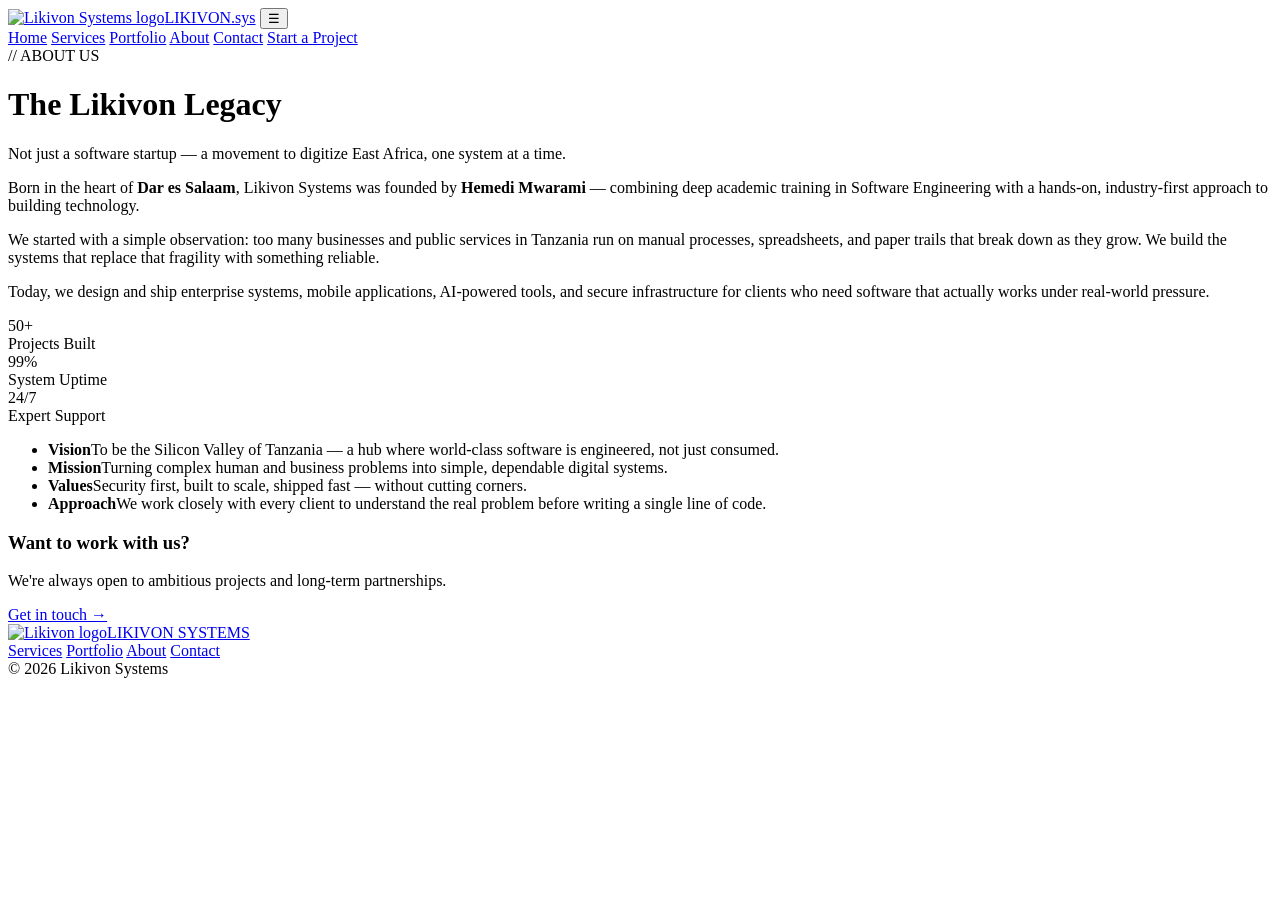
==== about.html @ 09e5ab4e "new web" ====
<!DOCTYPE html>
<html lang="sw">
<head>
<meta charset="UTF-8">
<meta name="viewport" content="width=device-width, initial-scale=1.0">
<title>About | Likivon Systems</title>
<meta name="description" content="Likivon Systems is a software engineering company founded in Dar es Salaam, Tanzania, building secure digital infrastructure for East Africa.">
<link rel="icon" href="assets/logo.png">
<link rel="preconnect" href="https://fonts.googleapis.com">
<link rel="preconnect" href="https://fonts.gstatic.com" crossorigin>
<link href="https://fonts.googleapis.com/css2?family=JetBrains+Mono:wght@400;500;700;800&family=Inter:wght@400;500;600;700&display=swap" rel="stylesheet">
<link rel="stylesheet" href="assets/style.css">
</head>
<body>

<header>
  <nav>
    <a href="index.html" class="logo"><img src="assets/logo.png" alt="Likivon Systems logo">LIKIVON<span style="color:var(--muted); font-weight:500;">.sys</span></a>
    <button class="burger" id="burger" aria-label="Fungua menu">☰</button>
    <div class="navlinks" id="navlinks">
      <a href="index.html" data-page="index.html">Home</a>
      <a href="services.html" data-page="services.html">Services</a>
      <a href="portfolio.html" data-page="portfolio.html">Portfolio</a>
      <a href="about.html" data-page="about.html">About</a>
      <a href="contact.html" data-page="contact.html">Contact</a>
      <a href="contact.html" class="cta">Start a Project</a>
    </div>
  </nav>
</header>

<div class="page-hero">
  <div class="wrap" data-reveal>
    <div class="eyebrow"><span class="pulse"></span>// ABOUT US</div>
    <h1>The <span class="accent">Likivon</span> Legacy</h1>
    <p class="lede">Not just a software startup — a movement to digitize East Africa, one system at a time.</p>
  </div>
</div>

<main class="wrap">
  <section>
    <div class="about-grid">
      <div data-reveal="1">
        <p>Born in the heart of <strong>Dar es Salaam</strong>, Likivon Systems was founded by <strong>Hemedi Mwarami</strong> — combining deep academic training in Software Engineering with a hands-on, industry-first approach to building technology.</p>
        <p>We started with a simple observation: too many businesses and public services in Tanzania run on manual processes, spreadsheets, and paper trails that break down as they grow. We build the systems that replace that fragility with something reliable.</p>
        <p>Today, we design and ship enterprise systems, mobile applications, AI-powered tools, and secure infrastructure for clients who need software that actually works under real-world pressure.</p>
        <div class="stats-row">
          <div class="stat"><div class="num">50+</div><div class="label">Projects Built</div></div>
          <div class="stat"><div class="num">99%</div><div class="label">System Uptime</div></div>
          <div class="stat"><div class="num">24/7</div><div class="label">Expert Support</div></div>
        </div>
      </div>
      <ul class="values" data-reveal="2">
        <li><b>Vision</b><span>To be the Silicon Valley of Tanzania — a hub where world-class software is engineered, not just consumed.</span></li>
        <li><b>Mission</b><span>Turning complex human and business problems into simple, dependable digital systems.</span></li>
        <li><b>Values</b><span>Security first, built to scale, shipped fast — without cutting corners.</span></li>
        <li><b>Approach</b><span>We work closely with every client to understand the real problem before writing a single line of code.</span></li>
      </ul>
    </div>
  </section>

  <section>
    <div class="cta-banner" data-reveal>
      <div>
        <h3>Want to work with us?</h3>
        <p>We're always open to ambitious projects and long-term partnerships.</p>
      </div>
      <a href="contact.html" class="btn btn-primary">Get in touch →</a>
    </div>
  </section>
</main>

<footer>
  <div class="wrap foot-grid">
    <a href="index.html" class="brand"><img src="assets/logo.png" alt="Likivon logo">LIKIVON SYSTEMS</a>
    <div class="foot-links">
      <a href="services.html">Services</a>
      <a href="portfolio.html">Portfolio</a>
      <a href="about.html">About</a>
      <a href="contact.html">Contact</a>
    </div>
    <div class="copy">© 2026 Likivon Systems</div>
  </div>
</footer>

<script src="assets/main.js"></script>
</body>
</html>
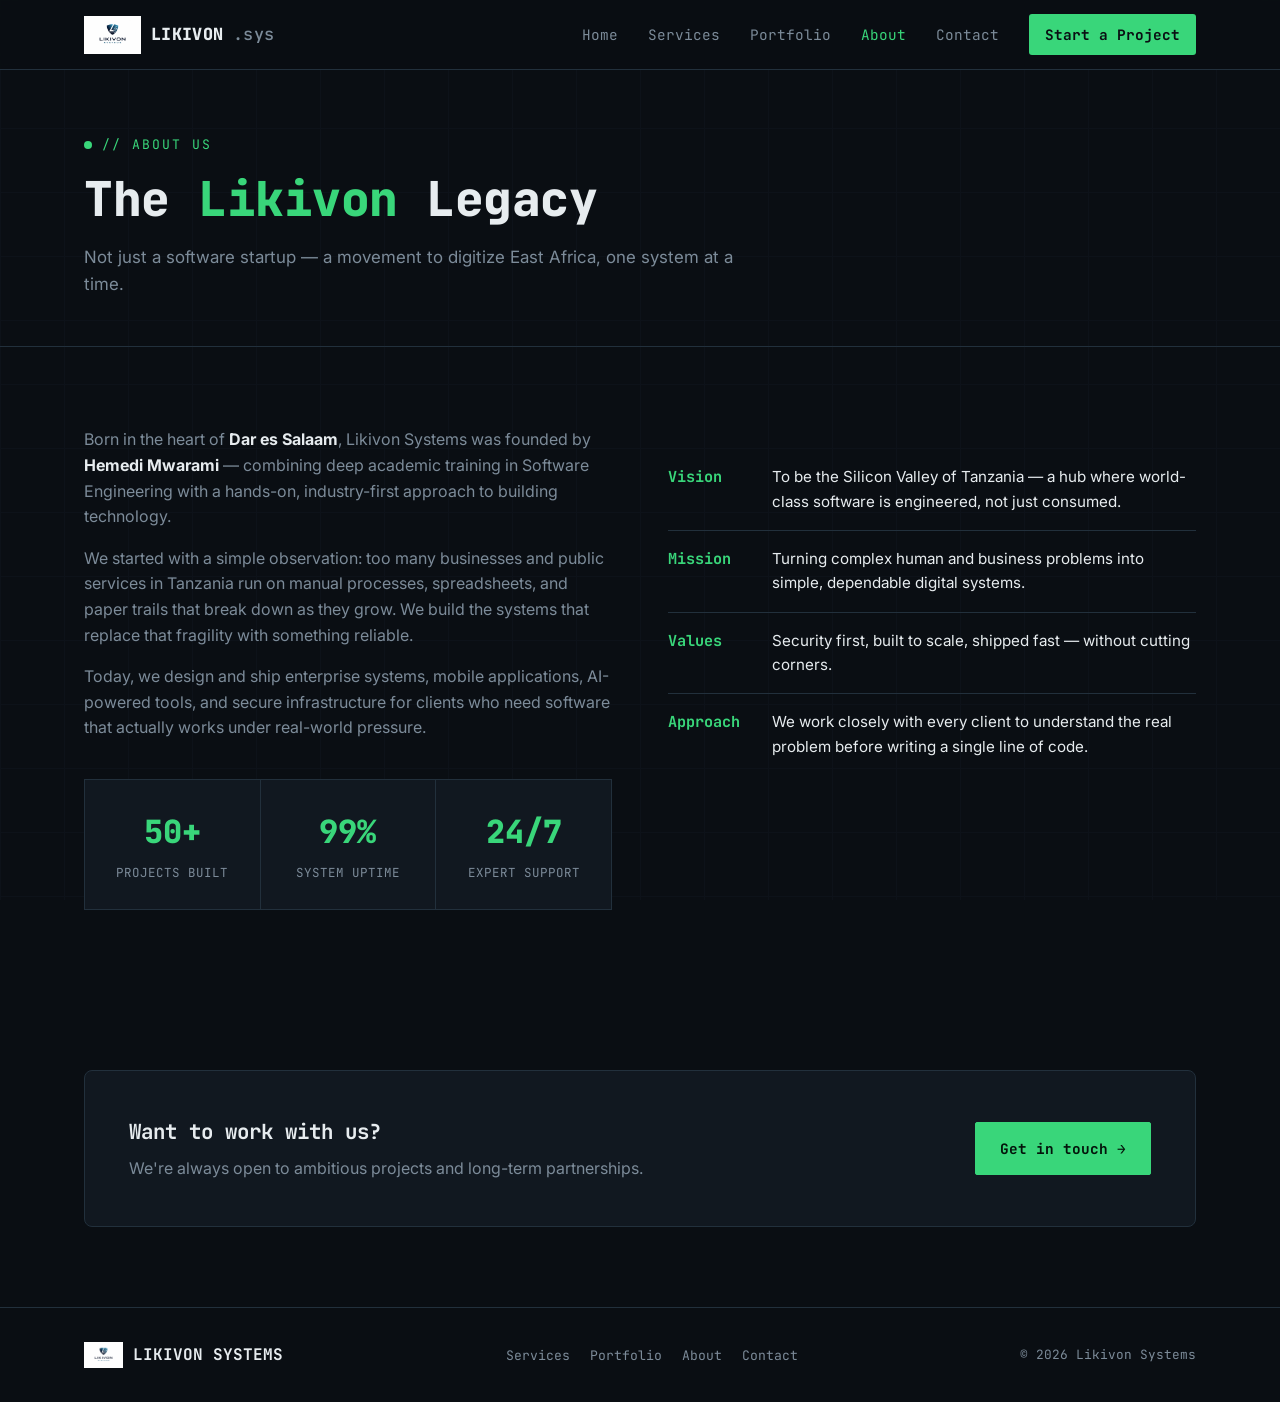
==== commit f5b25d72: "SEO" ====
--- a/about.html
+++ b/about.html
@@ -5,6 +5,13 @@
 <meta name="viewport" content="width=device-width, initial-scale=1.0">
 <title>About | Likivon Systems</title>
 <meta name="description" content="Likivon Systems is a software engineering company founded in Dar es Salaam, Tanzania, building secure digital infrastructure for East Africa.">
+<meta name="keywords" content="Likivon Systems about, Hemedi Mwarami, software company Dar es Salaam, Tanzania tech startup">
+<link rel="canonical" href="https://likivonsystems.github.io/about.html">
+<meta property="og:type" content="website">
+<meta property="og:title" content="About | Likivon Systems">
+<meta property="og:description" content="Likivon Systems is a software engineering company founded in Dar es Salaam, Tanzania.">
+<meta property="og:url" content="https://likivonsystems.github.io/about.html">
+<meta property="og:image" content="https://likivonsystems.github.io/assets/logo.png">
 <link rel="icon" href="assets/logo.png">
 <link rel="preconnect" href="https://fonts.googleapis.com">
 <link rel="preconnect" href="https://fonts.gstatic.com" crossorigin>
--- a/assets/style.css
+++ b/assets/style.css
@@ -0,0 +1,259 @@
+:root{
+  --ink:#0A0E13;
+  --panel:#111820;
+  --panel-2:#161f29;
+  --line:#22303c;
+  --signal:#39D67A;
+  --signal-dim:#1f6b42;
+  --amber:#F0A63A;
+  --text:#E7ECEF;
+  --muted:#7C8B99;
+  --mono: 'JetBrains Mono', monospace;
+  --sans: 'Inter', sans-serif;
+}
+*{box-sizing:border-box; margin:0; padding:0;}
+html{scroll-behavior:smooth;}
+body{
+  background:var(--ink);
+  color:var(--text);
+  font-family:var(--sans);
+  line-height:1.6;
+  overflow-x:hidden;
+}
+a{color:inherit; text-decoration:none;}
+img{max-width:100%; display:block;}
+
+body::before{
+  content:"";
+  position:fixed; inset:0;
+  background-image:
+    linear-gradient(var(--line) 1px, transparent 1px),
+    linear-gradient(90deg, var(--line) 1px, transparent 1px);
+  background-size:64px 64px;
+  opacity:0.15;
+  pointer-events:none;
+  z-index:0;
+}
+
+.wrap{max-width:1160px; margin:0 auto; padding:0 24px; position:relative; z-index:1;}
+
+/* NAV */
+header{
+  position:sticky; top:0; z-index:50;
+  background:rgba(10,14,19,0.88);
+  backdrop-filter:blur(10px);
+  border-bottom:1px solid var(--line);
+}
+nav{
+  display:flex; align-items:center; justify-content:space-between;
+  padding:14px 24px; max-width:1160px; margin:0 auto;
+}
+.logo{
+  display:flex; align-items:center; gap:10px;
+  font-family:var(--mono); font-weight:800; font-size:1.05rem;
+  letter-spacing:0.3px; color:var(--text);
+}
+.logo img{height:38px; width:auto;}
+.navlinks{display:flex; align-items:center; gap:30px; font-size:0.9rem; font-family:var(--mono);}
+.navlinks a{color:var(--muted); transition:color .2s; padding:4px 0;}
+.navlinks a:hover, .navlinks a.active{color:var(--signal);}
+.navlinks a.ext{color:var(--amber);}
+.navlinks a.cta{
+  color:var(--ink); background:var(--signal); padding:9px 16px; border-radius:3px; font-weight:700;
+}
+.navlinks a.cta:hover{background:#4FE68C; color:var(--ink);}
+.burger{display:none; background:none; border:none; color:var(--text); font-size:1.5rem; cursor:pointer;}
+
+@media (max-width: 820px){
+  .navlinks{
+    position:fixed; top:66px; left:0; right:0;
+    background:var(--panel); border-bottom:1px solid var(--line);
+    flex-direction:column; align-items:flex-start; padding:20px 24px; gap:16px;
+    transform:translateY(-150%); transition:transform .3s ease;
+  }
+  .navlinks.open{transform:translateY(0);}
+  .navlinks a.cta{align-self:flex-start;}
+  .burger{display:block;}
+}
+
+.hero-grid-inline{}
+@media (max-width:900px){
+  .hero-grid-inline{grid-template-columns:1fr !important;}
+}
+
+/* PAGE HERO (inner pages) */
+.page-hero{
+  padding:64px 0 48px; border-bottom:1px solid var(--line);
+}
+.eyebrow{
+  font-family:var(--mono); color:var(--signal); font-size:0.82rem;
+  letter-spacing:2px; text-transform:uppercase; margin-bottom:16px;
+  display:flex; align-items:center; gap:10px;
+}
+.eyebrow .pulse{
+  width:8px; height:8px; border-radius:50%; background:var(--signal);
+  animation:pulse 2s infinite;
+}
+@keyframes pulse{
+  0%{box-shadow:0 0 0 0 rgba(57,214,122,0.6);}
+  70%{box-shadow:0 0 0 10px rgba(57,214,122,0);}
+  100%{box-shadow:0 0 0 0 rgba(57,214,122,0);}
+}
+h1{
+  font-family:var(--mono); font-weight:800; font-size:clamp(2rem, 4.5vw, 3rem);
+  line-height:1.15; letter-spacing:-0.5px;
+}
+h1 .accent{color:var(--signal);}
+.lede{margin-top:18px; color:var(--muted); font-size:1.06rem; max-width:60ch;}
+
+/* buttons */
+.cta-row{margin-top:30px; display:flex; gap:16px; flex-wrap:wrap;}
+.btn{
+  font-family:var(--mono); font-size:0.9rem; padding:14px 24px;
+  border-radius:2px; border:1px solid var(--line); transition:all .2s;
+  display:inline-flex; align-items:center; gap:8px;
+}
+.btn-primary{background:var(--signal); color:#04140B; border-color:var(--signal); font-weight:700;}
+.btn-primary:hover{background:#4FE68C;}
+.btn-ghost{color:var(--text);}
+.btn-ghost:hover{border-color:var(--signal); color:var(--signal);}
+
+/* generic sections */
+section{padding:80px 0;}
+.section-head{margin-bottom:44px; max-width:640px;}
+.section-tag{font-family:var(--mono); color:var(--amber); font-size:0.8rem; letter-spacing:2px; text-transform:uppercase; margin-bottom:12px;}
+h2{font-family:var(--mono); font-size:clamp(1.5rem,3vw,2.1rem); font-weight:700; letter-spacing:-0.3px;}
+.section-sub{color:var(--muted); margin-top:12px; font-size:1rem;}
+
+/* services */
+.services-grid{display:grid; grid-template-columns:repeat(4,1fr); gap:1px; background:var(--line); border:1px solid var(--line);}
+@media (max-width:900px){.services-grid{grid-template-columns:repeat(2,1fr);}}
+@media (max-width:560px){.services-grid{grid-template-columns:1fr;}}
+.service{background:var(--panel); padding:30px 24px; transition:background .25s;}
+.service:hover{background:var(--panel-2);}
+.service-icon{width:32px; height:32px; margin-bottom:18px; color:var(--signal);}
+.service h3{font-family:var(--mono); font-size:1rem; margin-bottom:9px; font-weight:600;}
+.service p{color:var(--muted); font-size:0.9rem;}
+.service .stack{margin-top:13px; font-family:var(--mono); font-size:0.7rem; color:var(--signal); background:rgba(57,214,122,0.08); display:inline-block; padding:4px 8px; border-radius:3px;}
+
+/* detailed service block (services.html) */
+.svc-detail{
+  display:grid; grid-template-columns:auto 1fr; gap:26px; padding:34px 0;
+  border-bottom:1px solid var(--line);
+}
+.svc-detail:last-child{border-bottom:none;}
+.svc-num{font-family:var(--mono); color:var(--signal-dim); font-size:2.2rem; font-weight:800;}
+.svc-detail h3{font-family:var(--mono); font-size:1.2rem; margin-bottom:10px;}
+.svc-detail p{color:var(--muted); max-width:70ch;}
+.svc-detail .stack{margin-top:14px; display:flex; gap:8px; flex-wrap:wrap;}
+.svc-detail .stack span{font-family:var(--mono); font-size:0.72rem; color:var(--amber); border:1px solid var(--line); padding:4px 9px; border-radius:3px;}
+
+/* portfolio */
+.proj-grid{display:grid; grid-template-columns:repeat(3,1fr); gap:24px;}
+@media (max-width:900px){.proj-grid{grid-template-columns:1fr;}}
+.proj-card{border:1px solid var(--line); border-radius:8px; overflow:hidden; background:var(--panel); transition:transform .25s, border-color .25s;}
+.proj-card:hover{transform:translateY(-4px); border-color:var(--signal-dim);}
+.proj-window{background:var(--panel-2); padding:20px; font-family:var(--mono); font-size:0.78rem; border-bottom:1px solid var(--line); min-height:130px; position:relative;}
+.proj-window .tag-status{position:absolute; top:16px; right:16px; font-size:0.65rem; padding:3px 8px; border:1px solid var(--signal-dim); color:var(--signal); border-radius:3px;}
+.proj-window .row{color:var(--muted); margin-bottom:6px;}
+.proj-window .row b{color:var(--text); font-weight:500;}
+.proj-body{padding:22px;}
+.proj-body h3{font-family:var(--mono); font-size:1.05rem; margin-bottom:8px;}
+.proj-body p{color:var(--muted); font-size:0.9rem;}
+.proj-tags{display:flex; gap:8px; margin-top:14px; flex-wrap:wrap;}
+.proj-tags span{font-family:var(--mono); font-size:0.7rem; color:var(--amber); border:1px solid var(--line); padding:3px 8px; border-radius:3px;}
+
+/* about */
+.about-grid{display:grid; grid-template-columns:1fr 1fr; gap:56px; align-items:start;}
+@media (max-width:900px){.about-grid{grid-template-columns:1fr; gap:34px;}}
+.about-grid p{color:var(--muted); margin-bottom:16px;}
+.about-grid strong{color:var(--text);}
+.values{list-style:none; margin-top:22px;}
+.values li{display:flex; gap:14px; padding:16px 0; border-bottom:1px solid var(--line); font-size:0.95rem;}
+.values li:last-child{border-bottom:none;}
+.values b{font-family:var(--mono); color:var(--signal); min-width:90px;}
+
+.stats-row{display:grid; grid-template-columns:repeat(3,1fr); gap:1px; background:var(--line); border:1px solid var(--line); margin-top:38px;}
+.stat{background:var(--panel); padding:26px; text-align:center;}
+.stat .num{font-family:var(--mono); font-size:2rem; font-weight:800; color:var(--signal);}
+.stat .label{color:var(--muted); font-size:0.78rem; margin-top:6px; font-family:var(--mono); letter-spacing:1px; text-transform:uppercase;}
+
+/* contact */
+.contact-grid{display:grid; grid-template-columns:1fr 1fr; gap:40px;}
+@media (max-width:820px){.contact-grid{grid-template-columns:1fr;}}
+.contact-card{border:1px solid var(--line); border-radius:8px; padding:32px; background:var(--panel);}
+.contact-card h3{font-family:var(--mono); font-size:1rem; margin-bottom:18px; color:var(--signal);}
+.contact-row{display:flex; align-items:center; gap:14px; padding:14px 0; border-bottom:1px solid var(--line); font-size:0.95rem;}
+.contact-row:last-child{border-bottom:none;}
+.contact-row svg{width:20px; height:20px; color:var(--signal); flex-shrink:0;}
+.contact-row a:hover{color:var(--signal);}
+
+.form-group{margin-bottom:18px;}
+.form-group label{display:block; font-family:var(--mono); font-size:0.8rem; color:var(--muted); margin-bottom:8px;}
+.form-group input, .form-group textarea{
+  width:100%; background:var(--panel-2); border:1px solid var(--line); border-radius:4px;
+  padding:12px 14px; color:var(--text); font-family:var(--sans); font-size:0.95rem;
+}
+.form-group input:focus, .form-group textarea:focus{outline:none; border-color:var(--signal);}
+.form-group textarea{resize:vertical; min-height:110px;}
+
+.contact-box{
+  border:1px solid var(--line); border-radius:8px; padding:44px;
+  background:linear-gradient(180deg, var(--panel), var(--panel-2));
+  text-align:center;
+}
+.contact-box h2{margin-bottom:12px;}
+.contact-box p{color:var(--muted); max-width:50ch; margin:0 auto 26px;}
+.contact-links{display:flex; gap:18px; justify-content:center; flex-wrap:wrap;}
+.contact-links a{
+  font-family:var(--mono); font-size:0.86rem; color:var(--text); border:1px solid var(--line);
+  padding:12px 20px; border-radius:4px; transition:all .2s;
+}
+.contact-links a:hover{border-color:var(--signal); color:var(--signal);}
+
+/* terminal (home) */
+.terminal{background:var(--panel); border:1px solid var(--line); border-radius:8px; overflow:hidden; box-shadow:0 30px 60px -20px rgba(0,0,0,0.6);}
+.terminal-bar{display:flex; align-items:center; gap:8px; padding:12px 16px; background:var(--panel-2); border-bottom:1px solid var(--line);}
+.terminal-bar span{width:11px; height:11px; border-radius:50%; display:inline-block;}
+.terminal-bar span:nth-child(1){background:#ff5f56;}
+.terminal-bar span:nth-child(2){background:#ffbd2e;}
+.terminal-bar span:nth-child(3){background:#27c93f;}
+.terminal-title{margin-left:8px; font-family:var(--mono); font-size:0.78rem; color:var(--muted);}
+.terminal-body{padding:22px 20px; font-family:var(--mono); font-size:0.86rem; min-height:230px; color:var(--signal);}
+.terminal-body .line{margin-bottom:9px; color:var(--muted);}
+.terminal-body .line .ok{color:var(--signal);}
+.terminal-body .line .path{color:var(--amber);}
+.cursor{display:inline-block; width:8px; height:16px; background:var(--signal); vertical-align:middle; animation:blink 1s step-end infinite;}
+@keyframes blink{50%{opacity:0;}}
+
+/* CTA banner (bottom of inner pages) */
+.cta-banner{
+  border:1px solid var(--line); border-radius:8px; padding:44px;
+  display:flex; justify-content:space-between; align-items:center; flex-wrap:wrap; gap:20px;
+  background:var(--panel);
+}
+.cta-banner h3{font-family:var(--mono); font-size:1.3rem;}
+.cta-banner p{color:var(--muted); margin-top:8px;}
+
+footer{border-top:1px solid var(--line); padding:34px 0; margin-top:0;}
+.foot-grid{display:flex; justify-content:space-between; align-items:center; flex-wrap:wrap; gap:16px;}
+.foot-grid .brand{font-family:var(--mono); font-weight:700; display:flex; align-items:center; gap:10px;}
+.foot-grid .brand img{height:26px;}
+.foot-grid .loc{color:var(--muted); font-size:0.85rem;}
+.foot-grid .copy{color:var(--muted); font-size:0.8rem; font-family:var(--mono);}
+.foot-links{display:flex; gap:20px; font-family:var(--mono); font-size:0.82rem;}
+.foot-links a{color:var(--muted);}
+.foot-links a:hover{color:var(--signal);}
+
+[data-reveal]{opacity:0; transform:translateY(24px); transition:opacity .7s ease, transform .7s ease;}
+[data-reveal].revealed{opacity:1; transform:translateY(0);}
+[data-reveal="1"]{transition-delay:.05s;}
+[data-reveal="2"]{transition-delay:.15s;}
+[data-reveal="3"]{transition-delay:.25s;}
+[data-reveal="4"]{transition-delay:.35s;}
+
+::selection{background:var(--signal); color:#04140B;}
+
+@media (prefers-reduced-motion: reduce){
+  *{animation-duration:0.01ms !important; animation-iteration-count:1 !important; transition-duration:0.01ms !important;}
+}
